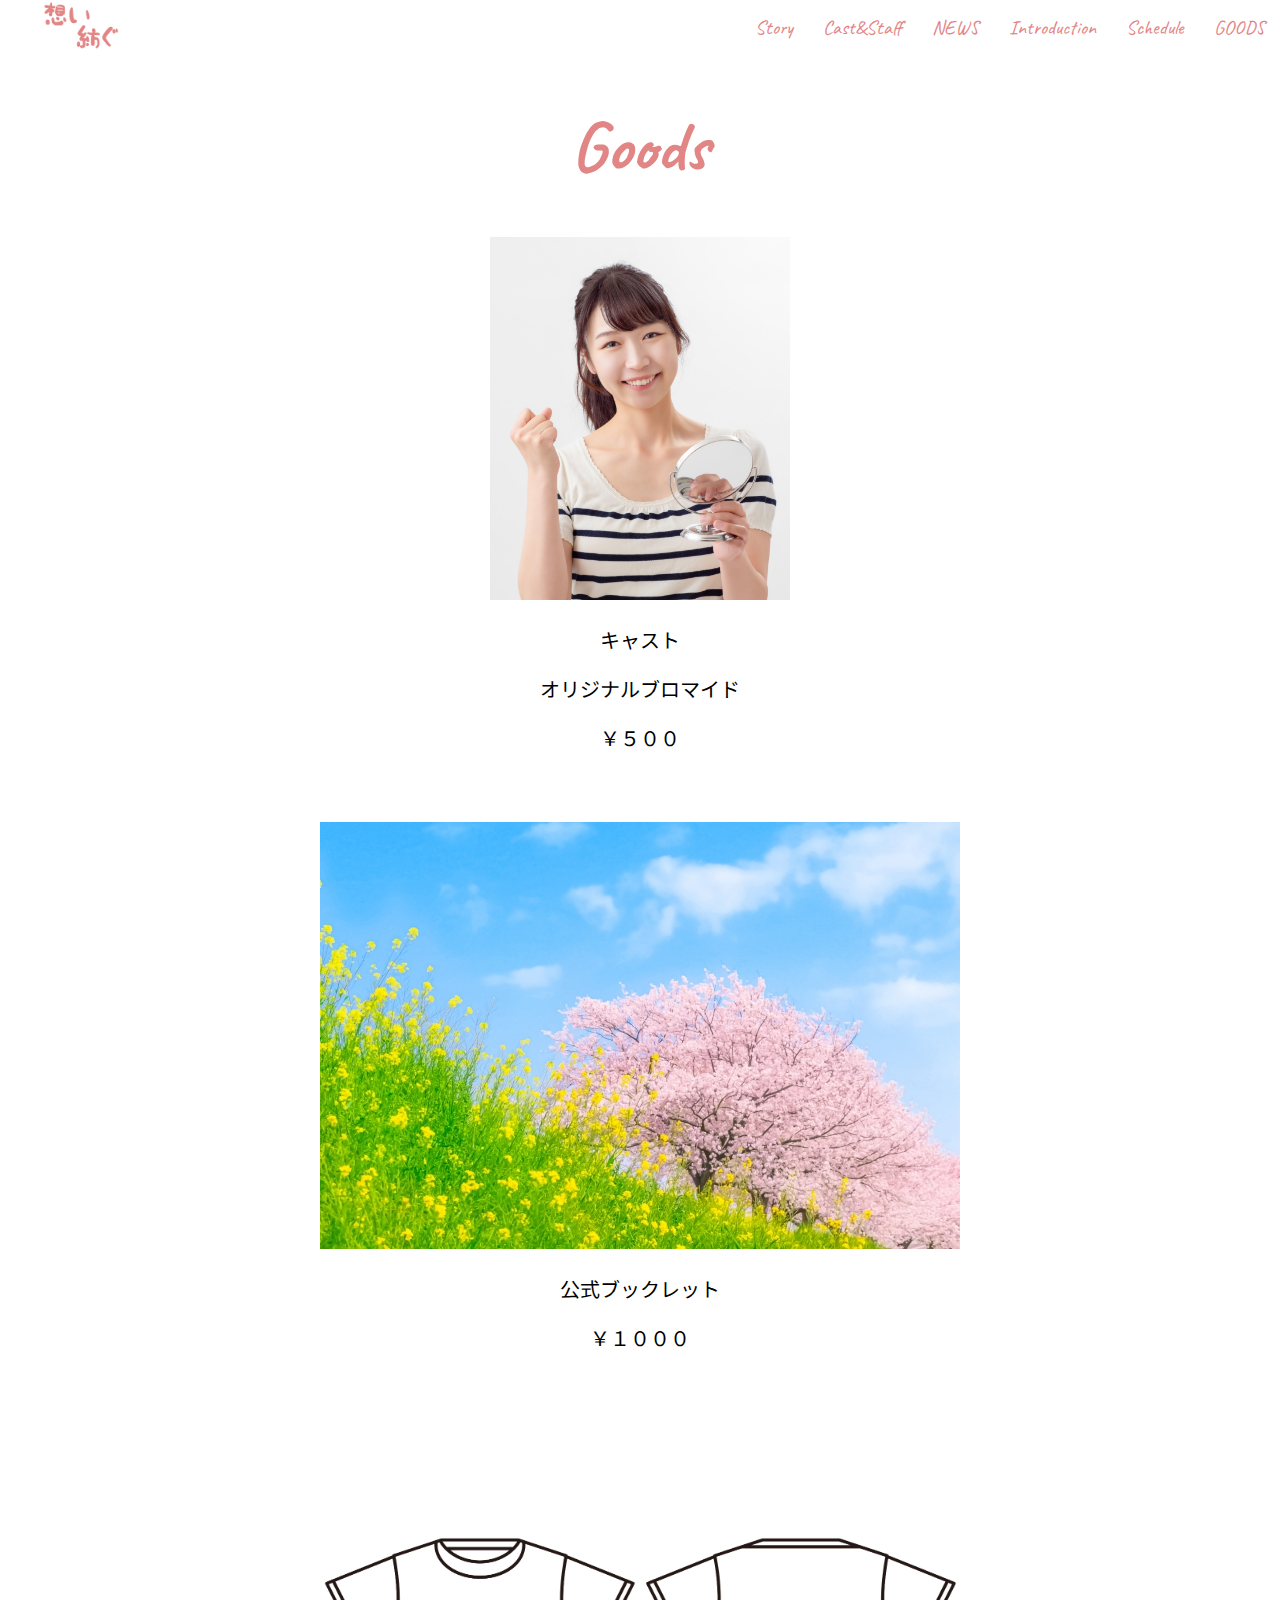
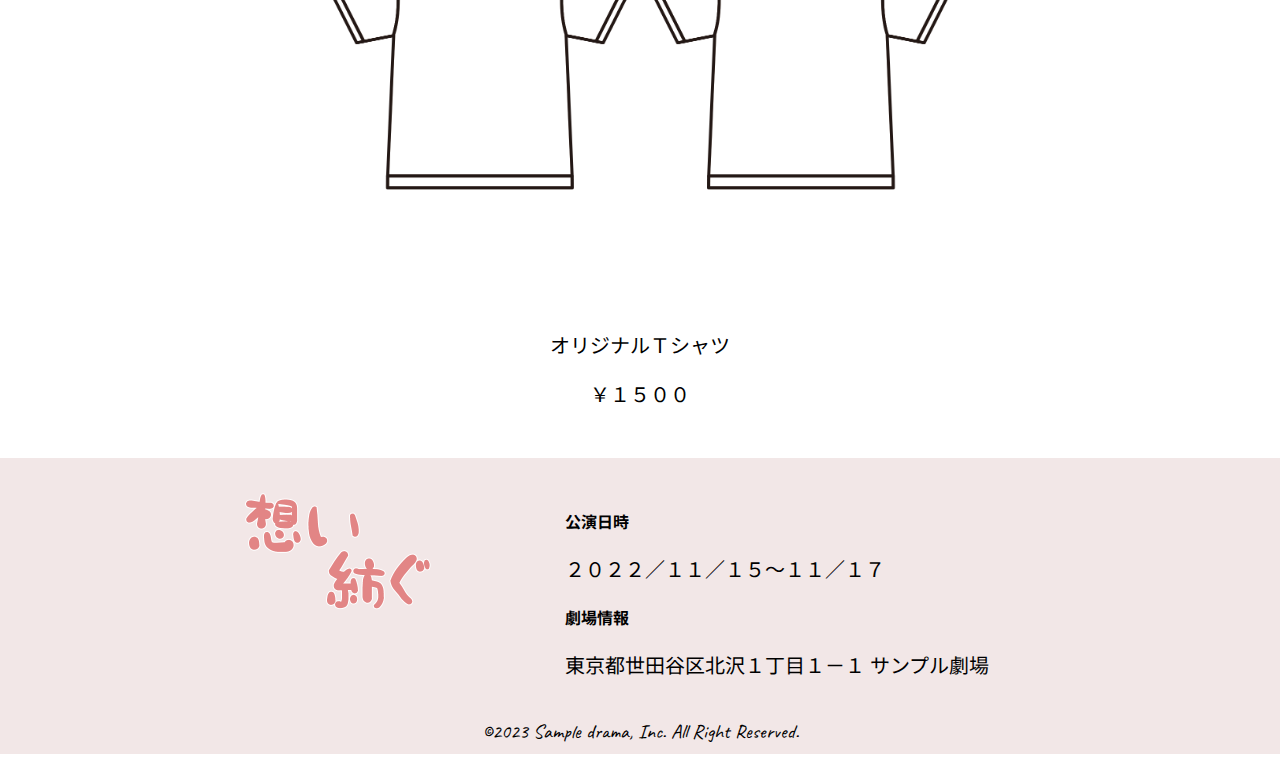
==== goods.html @ ab7ba4dc "初回コミット" ====
<!DOCTYPE html>
<html lang="ja">
  <head>
    <title>Sample Site</title>
     <meta charset="UTF-8">
     <meta name="description" content="演劇サイトのポートフォリオです">
     <meta name="viewport" content="width=device-width, initial-scale=1.0">
     <link rel="stylesheet" href="style.css">

     <link rel="preconnect" href="https://fonts.googleapis.com">
     <link rel="preconnect" href="https://fonts.gstatic.com" crossorigin>
     <link href="https://fonts.googleapis.com/css2?family=Caveat:wght@500&family=Noto+Sans+JP&display=swap" rel="stylesheet">
  </head>
  <body>
    <!-- ヘッダー -->
    <header>
      <!-- ロゴ -->
      <a href="index.html" id="logo"><img src="images/logo.png" class="logo-img" alt="トップページに戻る"></a>

      <!-- PC用ナビゲーション -->
      <nav id="nav-pc">
        <a href="index.html#story">Story</a>
        <a href="cast.html">Cast&Staff</a>
        <a href="index.html#news">NEWS</a>
        <a href="introduction.html">Introduction</a>
        <a href="index.html#schedule">Schedule</a>
        <a href="goods.html">GOODS</a>
      </nav>

      <!-- スマホ用メニューボタン -->
      <img id="menu-sp" src="images/button-menu.png" alt="ナビゲーションを開く" onclick="document.getElementById('nav-sp').style.display = 'block'">

      <!-- スマホ用ナビゲーション -->
      <nav id="nav-sp">
       <img id="close" src="images/button-close.png" alt="ナビゲーションを閉じる" onclick="document.getElementById('nav-sp').style.display = 'none'">
       <a id="logo-sp" href="index.html" onclick="document.getElementById('nav-sp').style.display = 'none'"><img
           src="images/logo-sp.png" alt="トップページに戻る"></a>
       <a class="menu" href="index.html#story" onclick="document.getElementById('nav-sp').style.display = 'none'">Story</a>
       <a class="menu" href="cast.html" onclick="document.getElementById('nav-sp').style.display = 'none'">Cast&Staff</a>
       <a class="menu" href="index.html#news" onclick="document.getElementById('nav-sp').style.display = 'none'">NEWS</a>
       <a class="menu" href="introduction.html"
           onclick="document.getElementById('nav-sp').style.display = 'none'">Introduction</a>
       <a class="menu" href="index.html#schedule"
           onclick="document.getElementById('nav-sp').style.display = 'none'">Schedule</a>
       <a class="menu" href="goods.html"
           onclick="document.getElementById('nav-sp').style.display = 'none'">GOODS</a>
       <div id="sns">
         <a href="https://twitter.com"><img src="images/twitter.png" alt="Twitterのリンク"></a>
       </div>
      </nav>
    </header>
    <main>
      <article>
        <h1>Goods</h1>

        <!-- グッズ -->
        <section id="goods">
          <div>
            <div>
              <img src="images/cast1.png" id="portrait" alt="キャストオリジナルブロマイド">
            </div>
            <div>
              <p>キャスト</p>
              <p>オリジナルブロマイド</p>
              <p>￥５００</p>
            </div>
          </div>
          <div>
            <div>
              <img src="images/books.png" id="book" alt="公演公式ブックレット">
            </div>
            <div>
              <p>公式ブックレット</p>
              <p>￥１０００</p>
            </div>
          </div>
          <div>
            <div>
              <img src="images/shirt.png" id="tshirt" alt="公演オリジナルTシャツ">
            </div>
            <div>
              <p>オリジナルＴシャツ</p>
              <p>￥１５００</p>
            </div>
          </div>
        </section>
      </article>
    </main>
    <!-- フッター -->
      <footer>
        <div id="footer">
          <div id="footer-logo">
            <img src="images/logo.png" id="footer-img" alt="想い紡ぐ">
          </div>
          <div id="footer-p">
            <h4>公演日時</h4>
            <p>２０２２／１１／１５～１１／１７</p>
            <h4>劇場情報</h4>
            <p>東京都世田谷区北沢１丁目１－１ サンプル劇場</p>
          </div>
        </div>
        <p id="copyright">&copy;2023 Sample drama, Inc. All Right Reserved.</p>
      </footer>
  </body>

</html>
---- style.css ----
/* PC、スマホ共通スタイル */
body {
  font-family: 'Caveat', cursive , 'Noto Sans JP', sans-serif;
}

p {
  font-size: 20px;
}

h1 {
  font-size: 70px;
  text-align: center;
  color: #e28585;
}

h2 {
  font-size: 50px;
  text-align: center;
  color: #e28585;
}

/* ==============
PC用のスタイル
============== */
@media screen and (min-width: 768px) {
/* 横幅設定 */
body {
  margin: 0 auto 0 auto;
}

/* ヘッダー */
header {
  display: flex;
  justify-content: space-between;
}

/* ナビゲーションのレイアウト */
#nav-pc {
  text-align: right;
  font-size: 20px;
  align-items: center;
  display: flex;
}

#logo {
  width: 25%;
  margin-left: 40px;
}

.logo-img {
  width: 25%;
}

/* ナビゲーションのリンク */
#nav-pc > a {
  text-decoration: none;
  margin-left: 15px;
  margin-right: 15px;
  flex-wrap: wrap;
}
#nav-pc > a:link {
  color: #e28585;
}
#nav-pc > a:visited {
  color: #e28585;
}
#nav-pc > a:hover {
  color: #e28585;
}
#nav-pc > a:active {
  color: #e28585;
}

/* スマホ用ナビゲーション非表示 */
#nav-sp,
#menu-sp {
  display: none;
}

/* メインビジュアル */
#main-visual {
  position: relative;
  width: 100%;
  height: auto;
}
#main {
  width: 100%;
  height: auto;
}

/* ストーリー */
#story-p {
  text-align: center;
}

/* キャスト */
#cast {
  flex-wrap: wrap;
  background-color: #f5f5f5;
}

#cast-h2 {
  position: relative;
  padding-top: 40px;
}

#cast-img {
display: flex;
flex-wrap: wrap;
}

.cast-photo {
  text-align: center;
  width: 20%;
}

.photo {
  width: 75%;
}

/* NEWS */

#news {
  margin-left: 20%;
}

/* スケジュール */
.schedule {
  background-color: #f5f5f5;
}

.schedule h2 {
  padding-top: 40px;
}

#day {
  font-size: 30px;
  text-align: center;
  font-weight: bold;
}

.schedule-table {
  display: flex;
  flex-wrap: wrap;
  text-align: center;
  justify-content: center;
}
.time {
  margin-left: 50px;
  margin-right: 50px;
}

.schedule-d {
  font-size: 30px;
}

/* チケット */

.ticket-h3 {
  text-align: center;
  font-size: 25px;
  margin-left: 30px;
  margin-right: 30px;
}

.ticket-price {
  display: flex;
  flex-wrap: wrap;
  text-align: center;
  justify-content: center;
}

.price {
  margin-left: 30px;
  text-align: center;
  width: 20%;
}

/* MAP */
.map {
  background-color: #f5f5f5;
  padding-top: 10px;
}
#google-map {
  width: 100%;
  display: flex;
  justify-content: center;
  flex-wrap: wrap;
}
#google-map > iframe {
  width: 600px;
  height: 400px;
}

#map-address {
  margin-left: 50px;
  margin-right: 50px;
  width: 400px;
  position: relative;
}

#map-address img {
  width: 100%;
}

/* フッター */
footer {
  background-color: #f2e7e7;
}
#footer {
  display: flex;
  justify-content: center;
  flex-wrap: wrap;
  margin-top: 20px;
}

#footer-logo {
  width: 300px;
  margin-top: 30px;
}

#footer-img {
  width: 200px;
  margin-left: 20px;
}

#footer-p {
  margin-top: 30px;
width: 500px;
height: auto;
margin-left: 50px;
}

#copyright {
  text-align: center;
  padding-bottom: 10px;
}

/* Cast＆Staffページ */
.cast-info {
  display: flex;
  flex-wrap: wrap;
  justify-content: center;
  margin: 50px 0 50px 0;
}

.cast-info h3 {
  font-size: 30px;
}

.cast_photo {
  width: 400px;
  margin-right: 80px;
}

.cast {
  width: 100%;
  height: auto;
}

#staff p {
  text-align: center;
}

#staff div {
  padding-bottom: 10px;
  padding-top: 10px;
}

#staff {
  background-color: #f5f5f5;
}

.staff-p {
  font-size: 30px;
}

#staff h2 {
  padding-top: 40px;
}

/* イントロダクション */
#introduction p {
  text-align: center;
  margin-top: 20px;
  margin-bottom: 20px;
}

#introduction-img {
  width: 100%;
  height: auto;
  margin-top: 40px;
}

/* グッズ */
#goods {
  justify-content: center;
  text-align: center;
  margin-bottom: 50px;
}

#portrait {
  width: 300px;
}

#book {
  margin-top: 50px;
}

#tshirt {
  width: 50%;
  margin-top: 50px;
}
}

/*===================
 スマホ用のスタイル 
 ===================*/
 @media screen and (max-width: 767px) {
   body {
    min-width: 375px;
    margin: 0;
   }

   /* PC用ナビゲーション非表示 */
   #nav-pc {
    display: none;
   }

   /* ハンバーガーメニュー */
   #menu-sp {
    float: right;
    padding: 0;
   }
   /* スマホ用ナビゲーション表示切替 */
   #nav-sp {
    background-color: white;
    position: absolute;
    left: 0;
    top: 0;
    height: 100%;
    width: 100%;
    display: none;
    z-index: 100;
   }
   /* クローズボタン */
   #close {
    position: absolute;
    top: 20px;
    right: 20px;
   }

   /* ナビゲーションメニュー用ロゴ */
   #logo-sp {
    margin: 80px 0 30px 20px;
   }
   /* ナビゲーションリンクの装飾 */
   #nav-sp > a {
    display: block;
   }
   #nav-sp > a:link {
    color: #e28585;
   }
   #nav-sp > a:visited {
    color: #e28585;
   }
   #nav-sp > a:hover {
    color: #e28585;
   }
   #nav-sp > a:active {
    color: #e28585;
   }
   #nav-sp > .menu {
    text-decoration: none;
    display: block;
    margin: 20px 30px 20px 30px;
    height: 44px;
    font-size: 30px;
   }
   .logo-img {
    width: 25%;
   }
   #sns {
    position: absolute;
    bottom: 20px;
    left: 20px;
   }

   /* メインビジュアル */
   #main {
    width: 100%;
    height: auto;
   }

   /* ストーリー */
   #story-p {
    text-align: center;
    padding: 0 20px 0 20px;
   }

   /* キャスト */
   .photo {
    width: 100%;
    height: auto;
   }
   .cast-p {
    text-align: center;
   }

   /* NEWS */
   .news-p {
    margin-left: 20px;
    margin-right: 20px;
   }

   /* スケジュール */
   #day {
    text-align: center;
   }

   .time p {
    text-align: center;
   }

   /* チケット */
   .ticket-h3 {
    text-align: center;
   }
   .price {
    text-align: center;
   }

   /* マップ */
   #google-map > iframe {
    width: 100%;
    height: 400px;
   }
   #map-address {
    margin-left: 20px;
    margin-right: 20px;
   }

   #map-address img {
    width: 100%;
  }

   /* フッター */
   footer {
    background-color: #f2e7e7;
  }

  #footer-p {
    margin-left: 20px;
    margin-right: 20px;
  }

  #footer-img {
    width: 25%;
    height: auto;
    margin-top: 20px;
    margin-left: 30px;
  }

  #copyright {
    text-align: center;
    padding-bottom: 10px;
  }

   /* Cast&Staffページ */
   .cast {
    width: 100%;
    height: auto;
   }

   .cast-info h3 {
    text-align: center;
   }
   .cast-info p {
    text-align: center;
   }
   #staff p {
    text-align: center;
  }

  /* イントロダクション */
  #introduction p {
    text-align: center;
    padding: 0 20px 0 20px;
  }

  #introduction-img {
    width: 100%;
  }

  /* GOODS */
  #portrait {
    width: 100%;
  }
  #book {
    width: 100%;
  }
  #tshirt {
    width: 100%;
  }
  #goods {
    text-align: center;
  }
 }
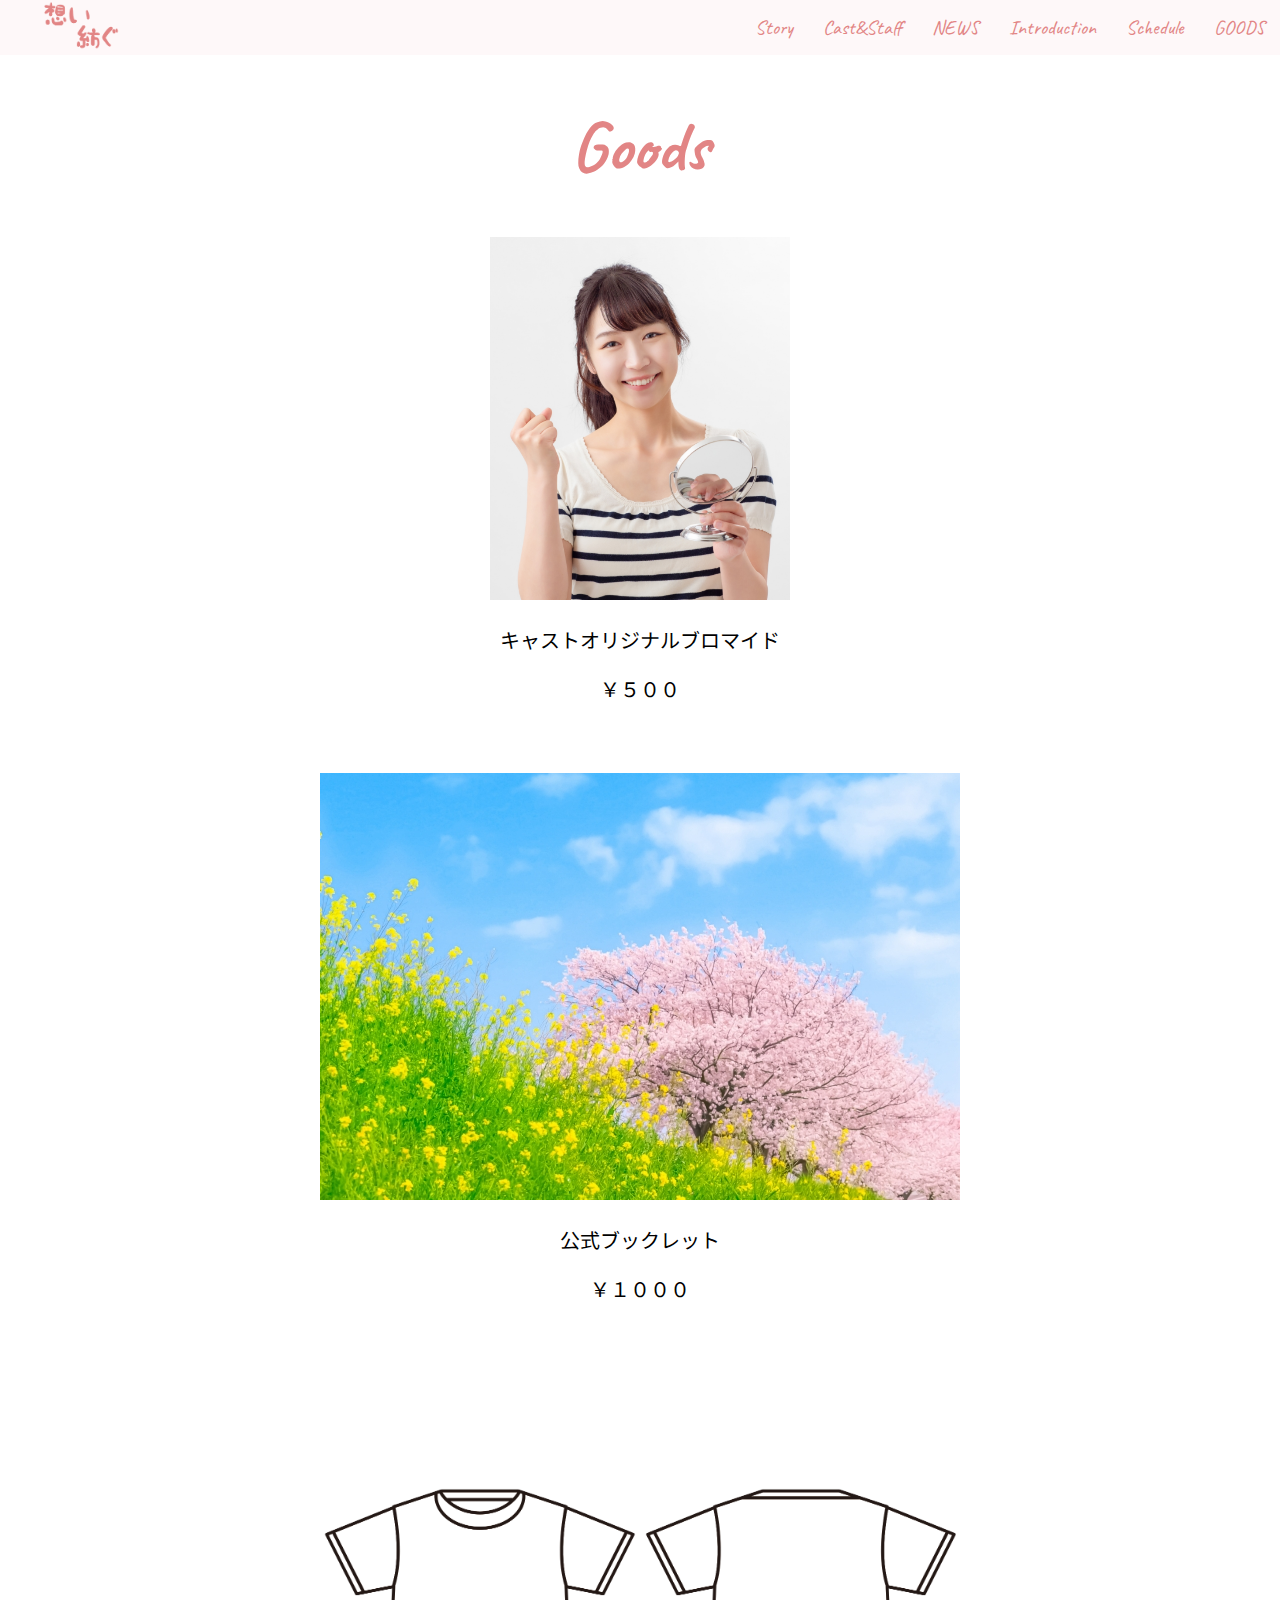
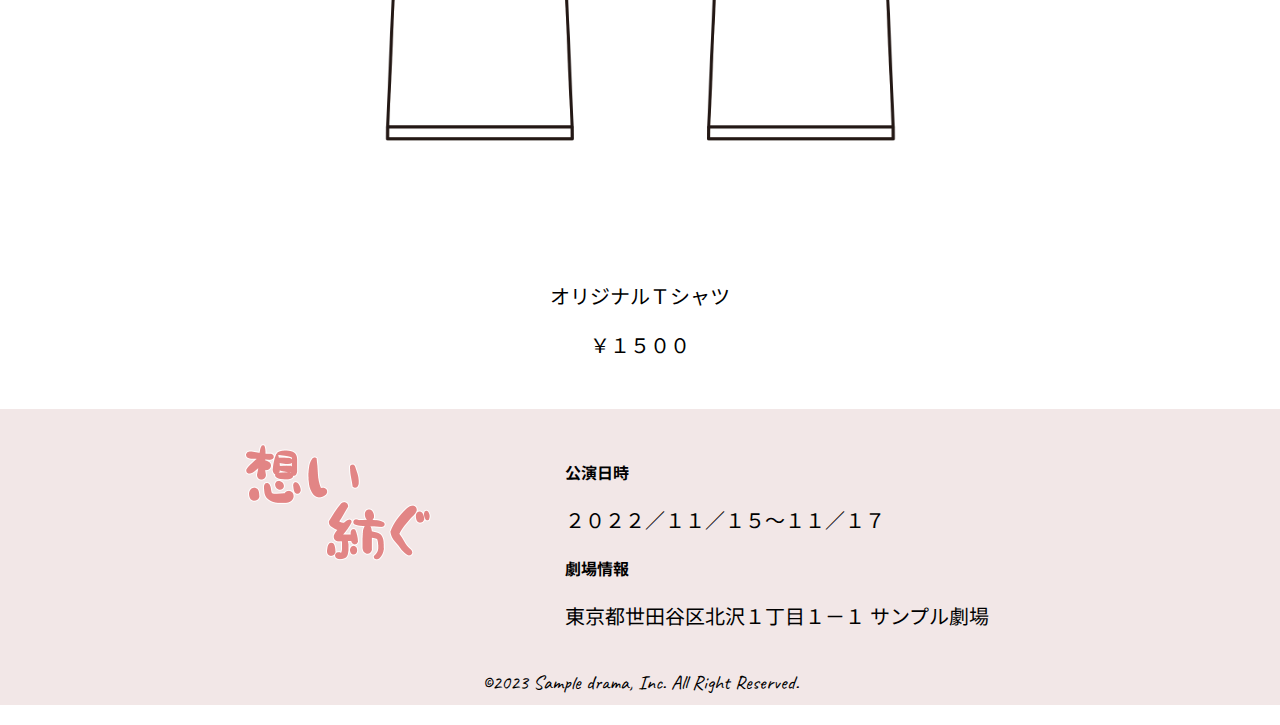
==== commit c1a43b13: "ヘッダー変更" ====
--- a/goods.html
+++ b/goods.html
@@ -60,8 +60,7 @@
               <img src="images/cast1.png" id="portrait" alt="キャストオリジナルブロマイド">
             </div>
             <div>
-              <p>キャスト</p>
-              <p>オリジナルブロマイド</p>
+              <p>キャストオリジナルブロマイド</p>
               <p>￥５００</p>
             </div>
           </div>
--- a/style.css
+++ b/style.css
@@ -32,6 +32,7 @@
 header {
   display: flex;
   justify-content: space-between;
+  background-color: #FEF8F9;
 }
 
 /* ナビゲーションのレイアウト */
@@ -125,7 +126,7 @@
 }
 
 /* スケジュール */
-.schedule {
+#schedule {
   background-color: #f5f5f5;
 }
 
@@ -177,7 +178,7 @@
 }
 
 /* MAP */
-.map {
+#map {
   background-color: #f5f5f5;
   padding-top: 10px;
 }
@@ -226,9 +227,9 @@
 
 #footer-p {
   margin-top: 30px;
-width: 500px;
-height: auto;
-margin-left: 50px;
+  width: 500px;
+  height: auto;
+  margin-left: 50px;
 }
 
 #copyright {
@@ -327,10 +328,11 @@
     display: none;
    }
 
-   /* ハンバーガーメニュー */
-   #menu-sp {
-    float: right;
-    padding: 0;
+   /* ヘッダー */
+   header {
+    display: flex;
+    justify-content: space-between;
+    padding: 10px 20px 10px 20px;
    }
    /* スマホ用ナビゲーション表示切替 */
    #nav-sp {
